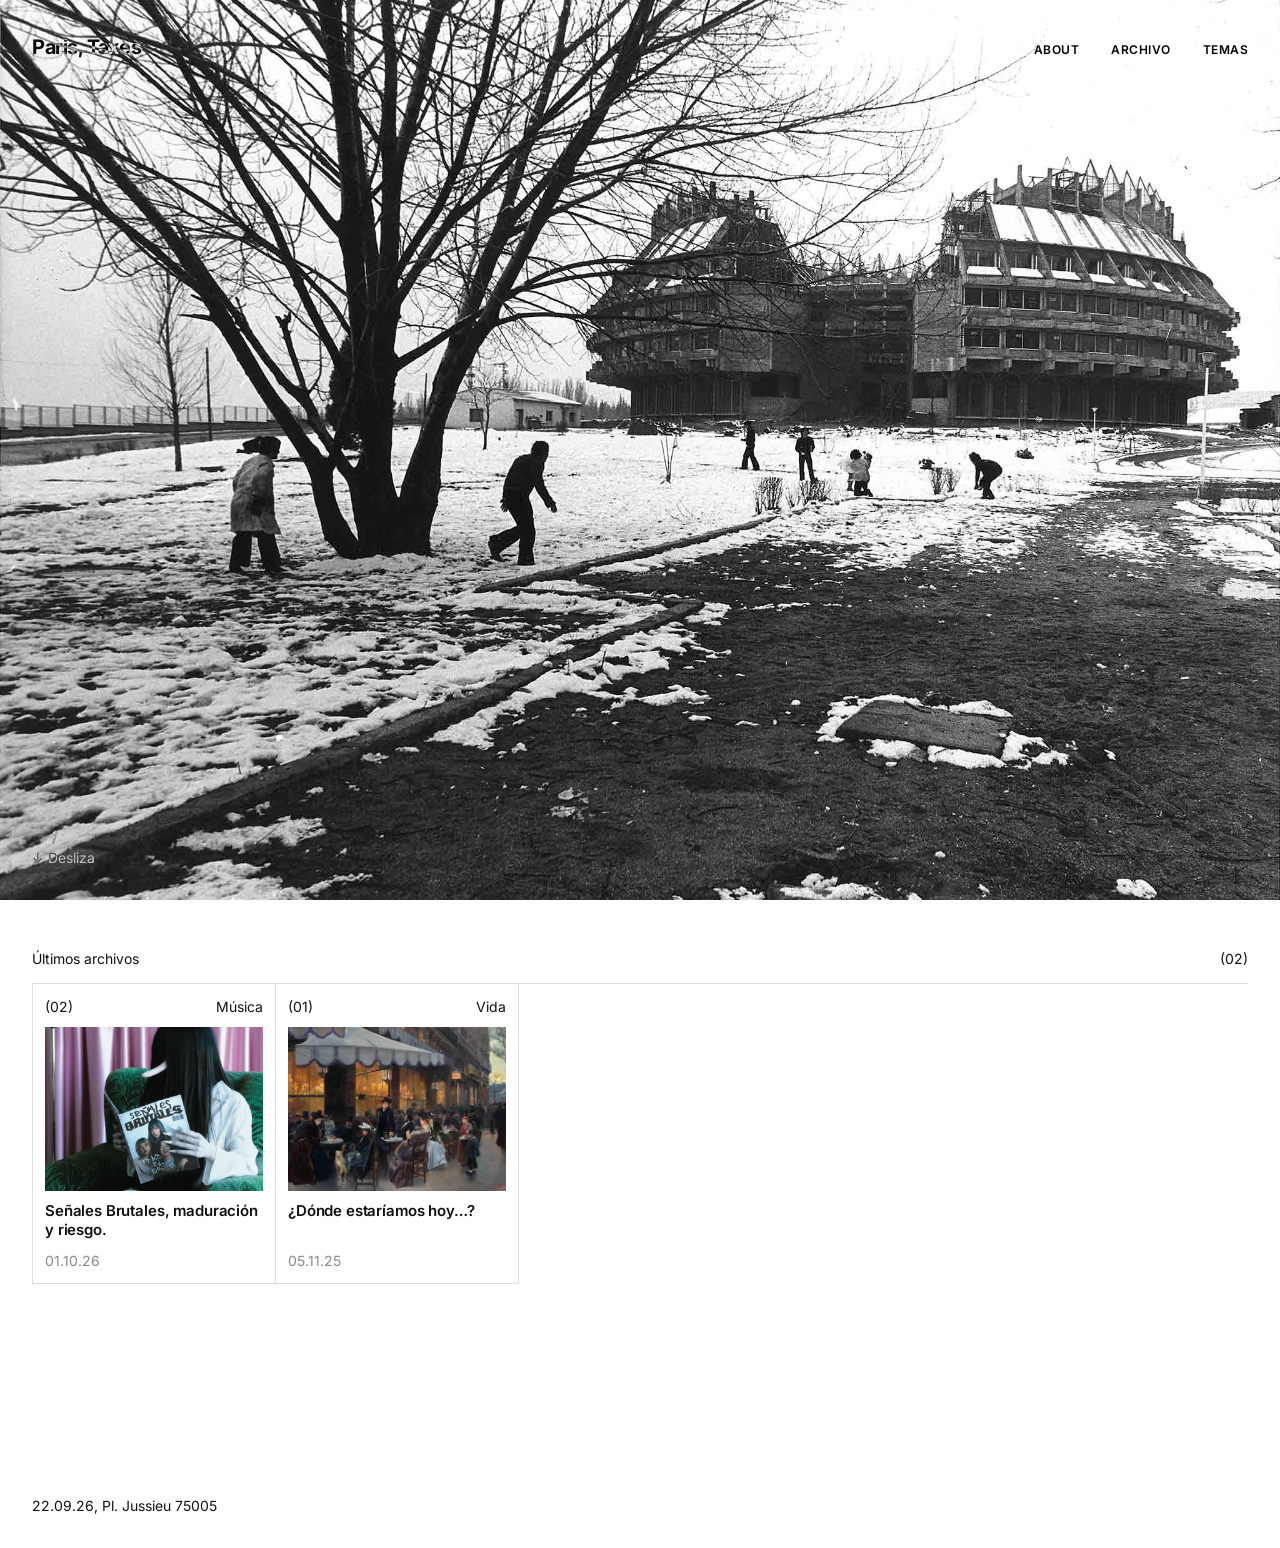
==== index.html @ 2ae49ed2 "Nueva web" ====
<!doctype html>
<html lang="es">
<head>
  <meta charset="utf-8">
  <meta name="viewport" content="width=device-width, initial-scale=1">
  <title>Paris, Taxes</title>
  <meta name="description" content="Paris, Taxes">
  <link rel="icon" href="favicon.jpg">
  
  <link rel="preconnect" href="https://fonts.googleapis.com">
  <link rel="preconnect" href="https://fonts.gstatic.com" crossorigin>
  <link rel="stylesheet" href="https://fonts.googleapis.com/css2?family=Inter:ital,wght@0,400;0,600;0,700;1,400&display=swap">
  <link rel="stylesheet" href="estilo.css">
  <script>document.documentElement.classList.add("js");</script>
</head>
<body>

  <header class="site-header">
    <a class="site-title" href="index.html">Paris, Taxes</a>
    <nav class="site-nav">
      <a href="about/index.html">About</a>
      <a href="archivo/index.html">Archivo</a>
      <a href="temas/index.html">Temas</a>
    </nav>
  </header>

  <!-- Vídeo en bucle: sustituye video.mp4 por el tuyo -->
  <section class="hero">
    <video autoplay muted loop playsinline preload="auto" poster="post1.jpg">
      <source src="video.mp4" type="video/mp4">
    </video>
    <div class="hero-cue meta"><span>↓</span> Desliza</div>
  </section>

  <main>
    <div class="section-head meta reveal">
      <span>Últimos archivos</span>
      <span>(02)</span>
    </div>

    <div class="grid">
      <a class="cell reveal" href="artics/senales-brutales/index.html">
        <div class="cell-meta meta"><span>(02)</span><span>Música</span></div>
        <figure><img src="artics/senales-brutales/post.jpeg" alt="" loading="lazy" style="view-transition-name: img-senales-brutales"></figure>
        <h2><span>Señales Brutales, maduración y riesgo.</span></h2>
        <div class="meta muted">01.10.26</div>
      </a>

      <a class="cell reveal" href="artics/donde-estariamos-hoy/index.html">
        <div class="cell-meta meta"><span>(01)</span><span>Vida</span></div>
        <figure><img src="artics/donde-estariamos-hoy/post.jpg" alt="" loading="lazy" style="view-transition-name: img-donde-estariamos-hoy"></figure>
        <h2><span>¿Dónde estaríamos hoy…?</span></h2>
        <div class="meta muted">05.11.25</div>
      </a>
    </div>
  </main>

  <footer class="site-footer meta">
    <span>22.09.26, Pl. Jussieu 75005</span>
  </footer>

  <script>
    // Aparición suave al hacer scroll
    var io = new IntersectionObserver(function (entries) {
      entries.forEach(function (e) {
        if (e.isIntersecting) { e.target.classList.add("in"); io.unobserve(e.target); }
      });
    }, { threshold: 0.12 });
    document.querySelectorAll(".reveal").forEach(function (el) { io.observe(el); });

    // Si el usuario pide menos movimiento, el vídeo se queda en el póster
    if (window.matchMedia("(prefers-reduced-motion: reduce)").matches) {
      var v = document.querySelector(".hero video");
      if (v) { v.pause(); v.removeAttribute("autoplay"); }
    }
  </script>
</body>
</html>
---- estilo.css ----
/* Paris, Taxes — estilo compartido */

:root {
  --paper: #fff;
  --ink: #111;
  --muted: #8a8a8a;
  --line: #dcdcdc;
  --sans: "Inter", system-ui, -apple-system, "Segoe UI", Helvetica, Arial, sans-serif;
  --pad: clamp(16px, 2.5vw, 32px);
}

/* Transición animada entre páginas (navegadores que la soportan) */
@view-transition {
  navigation: auto;
}

*,
*::before,
*::after {
  box-sizing: border-box;
}

html {
  scroll-behavior: smooth;
}

body {
  margin: 0;
  background: var(--paper);
  color: var(--ink);
  font-family: var(--sans);
  font-size: 16px;
  line-height: 1.5;
  -webkit-font-smoothing: antialiased;
}

a {
  color: inherit;
  text-decoration: none;
}

/* Evita que reglas antiguas (p. ej. del tema de WordPress) cambien la fuente */
h1,
h2,
h3,
h4,
h5,
h6,
p,
span,
div,
footer,
button,
input {
  font-family: var(--sans);
}

/* Texto pequeño de metadatos: fechas, categorías, números */
.meta {
  font-size: 14px;
  font-weight: 400;
  letter-spacing: 0;
  text-transform: none;
}

.muted {
  color: var(--muted);
}

/* ---------- Cabecera ---------- */
/* Texto blanco + mix-blend-mode: difference => se ve bien sobre el vídeo
   y se vuelve oscuro sobre el fondo blanco al hacer scroll. */
.site-header {
  position: fixed;
  inset: 0 0 auto 0;
  z-index: 10;
  display: flex;
  justify-content: space-between;
  align-items: baseline;
  padding: var(--pad);
  color: #fff;
  mix-blend-mode: difference;
  pointer-events: none;
}

.site-header a {
  pointer-events: auto;
}

.site-title {
  font-size: clamp(17px, 1.6vw, 20px);
  font-weight: 700;
  letter-spacing: -0.02em;
}

.site-nav {
  display: flex;
  gap: clamp(14px, 2.5vw, 32px);
  font-size: 12px;
  font-weight: 600;
  letter-spacing: 0.04em;
  text-transform: uppercase;
}

.site-nav a {
  position: relative;
}

.site-nav a::after {
  content: "";
  position: absolute;
  left: 0;
  right: 0;
  bottom: -3px;
  height: 1px;
  background: currentColor;
  transform: scaleX(0);
  transform-origin: left;
  transition: transform 0.4s cubic-bezier(0.2, 0.7, 0.2, 1);
}

.site-nav a:hover::after,
.site-nav a[aria-current="page"]::after {
  transform: scaleX(1);
}

/* ---------- Hero con vídeo ---------- */
.hero {
  position: relative;
  height: 100vh;
  height: 100svh;
  background: #000;
  overflow: hidden;
}

.hero video {
  position: absolute;
  inset: 0;
  width: 100%;
  height: 100%;
  object-fit: cover;
}

.hero-cue {
  position: absolute;
  left: var(--pad);
  bottom: var(--pad);
  color: #fff;
  mix-blend-mode: difference;
}

.hero-cue span {
  display: inline-block;
  animation: bob 2.4s ease-in-out infinite;
}

@keyframes bob {
  0%,
  100% {
    transform: translateY(0);
  }
  50% {
    transform: translateY(4px);
  }
}

/* ---------- Rejilla de celdas ---------- */
.section-head {
  display: flex;
  justify-content: space-between;
  padding: calc(var(--pad) * 1.5) var(--pad) 14px;
}

/* Celdas compactas: varias por fila, imagen pequeña en formato apaisado */
.grid {
  display: grid;
  grid-template-columns: repeat(auto-fill, minmax(min(100%, 230px), 1fr));
  border-top: 1px solid var(--line);
  border-left: 1px solid var(--line);
  margin: 0 var(--pad);
}

.cell {
  display: flex;
  flex-direction: column;
  gap: 10px;
  padding: 12px;
  border-right: 1px solid var(--line);
  border-bottom: 1px solid var(--line);
  transition: background-color 0.3s ease;
}

.cell:hover {
  background: #f6f6f6;
}

.cell-meta {
  display: flex;
  justify-content: space-between;
}

/* La última línea de la celda (la fecha) se pega siempre abajo,
   a la misma distancia de la línea inferior, sea cual sea el título */
.cell > :last-child {
  margin-top: auto;
}

.cell figure {
  margin: 0;
  aspect-ratio: 4 / 3;
  overflow: hidden;
  background: #eee;
}

.cell img {
  width: 100%;
  height: 100%;
  object-fit: cover;
  transition: transform 1.1s cubic-bezier(0.2, 0.7, 0.2, 1);
}

.cell:hover img {
  transform: scale(1.05);
}

.cell h2 {
  margin: 0;
  font-family: var(--sans);
  font-style: normal;
  font-weight: 600;
  font-size: 15px;
  line-height: 1.3;
  letter-spacing: -0.01em;
}

.cell h2 span {
  background: linear-gradient(currentColor, currentColor) 0 100% / 0 1px no-repeat;
  transition: background-size 0.5s cubic-bezier(0.2, 0.7, 0.2, 1);
}

.cell:hover h2 span {
  background-size: 100% 1px;
}

/* ---------- Pie ---------- */
.site-footer {
  margin-top: clamp(80px, 14vw, 180px);
  padding: var(--pad);
}

/* ---------- Aparición al hacer scroll ---------- */
.js .reveal {
  opacity: 0;
  transform: translateY(14px);
  transition: opacity 0.9s ease, transform 0.9s cubic-bezier(0.2, 0.7, 0.2, 1);
}

.js .reveal.in {
  opacity: 1;
  transform: none;
}

/* ---------- Páginas interiores ---------- */
.page-top {
  padding-top: clamp(72px, 9vw, 104px);
}

.cell[hidden] {
  display: none;
}

/* ---------- Temas: fotos unidas por cables ---------- */
.temas {
  position: relative;
  height: 100vh;
  height: 100svh;
  overflow: hidden;
}

.cables {
  position: absolute;
  inset: 0;
  width: 100%;
  height: 100%;
  pointer-events: none;
}

.cables line {
  stroke: #9a9a9a;
  stroke-width: 0.7;
}

/* La posición la pone el JS con transform; left/top se quedan en 0 */
.nodo {
  position: absolute;
  left: 0;
  top: 0;
  width: clamp(96px, var(--w, 16vw), 280px);
  will-change: transform;
}

.nodo:focus-visible {
  outline: 1px solid var(--ink);
  outline-offset: 4px;
}

/* Marcador de posición: un rectángulo gris. Sustitúyelo por <img> cuando
   tengas la foto (ver comentario en temas/index.html). */
.nodo-img {
  position: relative;
  display: block;
  overflow: hidden;
  aspect-ratio: var(--ar, 4 / 3);
  background: var(--tono, #d6d6d6);
  transition: transform 0.6s cubic-bezier(0.2, 0.7, 0.2, 1);
}

.nodo-img img {
  display: block;
  width: 100%;
  height: 100%;
  object-fit: cover;
  filter: grayscale(1) contrast(1.05);
  transition: filter 0.6s ease;
}

/* Textura de líneas finas, como en la referencia */
.nodo-img::after {
  content: "";
  position: absolute;
  inset: 0;
  background: repeating-linear-gradient(
    0deg,
    rgba(255, 255, 255, 0.28) 0 1px,
    transparent 1px 3px
  );
  pointer-events: none;
}

.nodo-label {
  position: absolute;
  left: 0;
  top: 100%;
  margin-top: 8px;
  font-size: 14px;
  white-space: nowrap;
  opacity: 0;
  transform: translateY(-4px);
  transition: opacity 0.3s ease, transform 0.3s ease;
}

.nodo:hover .nodo-img,
.nodo:focus-visible .nodo-img,
.nodo.activo .nodo-img {
  transform: scale(1.04);
}

.nodo:hover img,
.nodo:focus-visible img,
.nodo.activo img {
  filter: none;
}

.nodo:hover .nodo-label,
.nodo:focus-visible .nodo-label,
.nodo.activo .nodo-label {
  opacity: 1;
  transform: none;
}

.temas-pie {
  position: absolute;
  left: var(--pad);
  bottom: var(--pad);
}

/* ---------- About: cintas de fotos ---------- */
.cintas {
  display: flex;
  flex-direction: column;
  gap: clamp(10px, 1.6vw, 20px);
  overflow: hidden;
}

.cinta {
  --alto: clamp(120px, 21vh, 230px);
  overflow: hidden;
}

.cinta-pista {
  display: flex;
  gap: clamp(10px, 1.6vw, 20px);
  width: max-content;
  animation: cinta var(--dur, 60s) linear infinite;
  will-change: transform;
}

/* La de abajo va a otra velocidad (se ajusta con --dur en el HTML) */
.cinta:hover .cinta-pista {
  animation-play-state: paused;
}

@keyframes cinta {
  from {
    transform: translateX(0);
  }
  to {
    transform: translateX(calc(var(--shift, 1000px) * -1));
  }
}

.foto {
  position: relative;
  flex: none;
  height: var(--alto);
  aspect-ratio: var(--ar, 4 / 3);
  overflow: hidden;
  background: var(--tono, #d6d6d6);
}

.foto img {
  display: block;
  width: 100%;
  height: 100%;
  object-fit: cover;
  filter: grayscale(1) contrast(1.05);
}

.foto::after {
  content: "";
  position: absolute;
  inset: 0;
  background: repeating-linear-gradient(
    0deg,
    rgba(255, 255, 255, 0.28) 0 1px,
    transparent 1px 3px
  );
  pointer-events: none;
}

/* ---------- About: texto ---------- */
.about-texto {
  max-width: 640px;
  margin: clamp(48px, 8vw, 96px) var(--pad) 0;
  font-size: 17px;
  line-height: 1.65;
}

.about-texto p {
  margin: 0 0 1.2em;
}

.about-texto .meta {
  display: block;
  margin-bottom: 20px;
}

/* ---------- Entrada (artículo) ---------- */
.entrada {
  width: calc(100% - var(--pad) * 2);
  max-width: 640px;
  margin: 0 auto;
  padding-top: clamp(24px, 4vw, 56px);
}

.entrada-meta {
  display: flex;
  gap: 16px;
  margin-bottom: 20px;
}

.entrada h1 {
  margin: 0 0 clamp(24px, 4vw, 40px);
  font-size: clamp(26px, 3.4vw, 36px);
  font-weight: 600;
  line-height: 1.15;
  letter-spacing: -0.02em;
}

.entrada figure {
  margin: 0 0 clamp(24px, 4vw, 40px);
  overflow: hidden;
  background: #eee;
}

.entrada figure img {
  display: block;
  width: 100%;
  max-height: 60vh;
  object-fit: cover;
}

.entrada figcaption {
  padding-top: 8px;
}

.entrada-texto {
  font-size: 17px;
  line-height: 1.7;
}

.entrada-texto p {
  margin: 0 0 1.3em;
}

.entrada-texto a {
  text-decoration: underline;
  text-underline-offset: 3px;
}

.entrada-texto h2 {
  margin: 2em 0 0.6em;
  font-size: 17px;
  font-weight: 600;
}

.entrada-texto blockquote {
  margin: 1.6em 0;
  padding-left: 16px;
  border-left: 1px solid var(--ink);
}

.entrada-texto img {
  display: block;
  max-width: 100%;
  margin: 1.6em 0;
}

.entrada-volver {
  display: inline-block;
  margin-top: clamp(32px, 5vw, 64px);
}

/* ---------- About: shuffle ---------- */
.shuffle-btn {
  margin-top: 8px;
  padding: 8px 14px;
  font: inherit;
  font-size: 14px;
  color: var(--ink);
  background: none;
  border: 1px solid var(--ink);
  cursor: pointer;
  transition: background-color 0.2s ease, color 0.2s ease;
}

.shuffle-btn:hover,
.shuffle-btn:focus-visible {
  background: var(--ink);
  color: #fff;
}

.shuffle-nota {
  display: inline-block;
  margin-left: 12px;
}

/* Aviso de fotosensibilidad */
.shuffle-aviso {
  position: fixed;
  inset: 0;
  z-index: 100;
  display: grid;
  place-items: center;
  padding: var(--pad);
  background: #fff;
}

.shuffle-aviso-caja {
  max-width: 440px;
}

.shuffle-aviso-signo {
  margin-bottom: 20px;
  font-size: clamp(56px, 12vw, 96px);
  font-weight: 700;
  line-height: 1;
  letter-spacing: -0.04em;
}

.shuffle-aviso-titulo {
  margin: 0 0 10px;
  font-size: 17px;
  font-weight: 600;
}

.shuffle-aviso-texto {
  margin: 0 0 28px;
  font-size: 15px;
  line-height: 1.6;
}

.shuffle-aviso-botones {
  display: flex;
  gap: 12px;
}

.shuffle-aviso-botones button {
  padding: 8px 14px;
  font: inherit;
  font-size: 14px;
  color: var(--ink);
  background: none;
  border: 1px solid var(--ink);
  cursor: pointer;
  transition: background-color 0.2s ease, color 0.2s ease;
}

.shuffle-aviso-botones button:hover,
.shuffle-aviso-botones button:focus-visible {
  background: var(--ink);
  color: #fff;
}

.shuffle {
  position: fixed;
  inset: 0;
  z-index: 100;
  overflow: hidden;
  background: #fff;
}

.shuffle.verde {
  background: #8ace00; /* verde brat */
}

.shuffle .foto {
  position: absolute;
  height: auto;
}

.shuffle-cerrar {
  position: fixed;
  left: var(--pad);
  bottom: var(--pad);
  z-index: 101;
  padding: 8px 14px;
  font: inherit;
  font-size: 14px;
  color: #fff;
  background: var(--ink);
  border: 0;
  cursor: pointer;
}

/* ---------- Accesibilidad ---------- */
@media (prefers-reduced-motion: reduce) {
  html {
    scroll-behavior: auto;
  }
  *,
  *::before,
  *::after {
    animation: none !important;
    transition: none !important;
  }
  .js .reveal {
    opacity: 1;
    transform: none;
  }
}
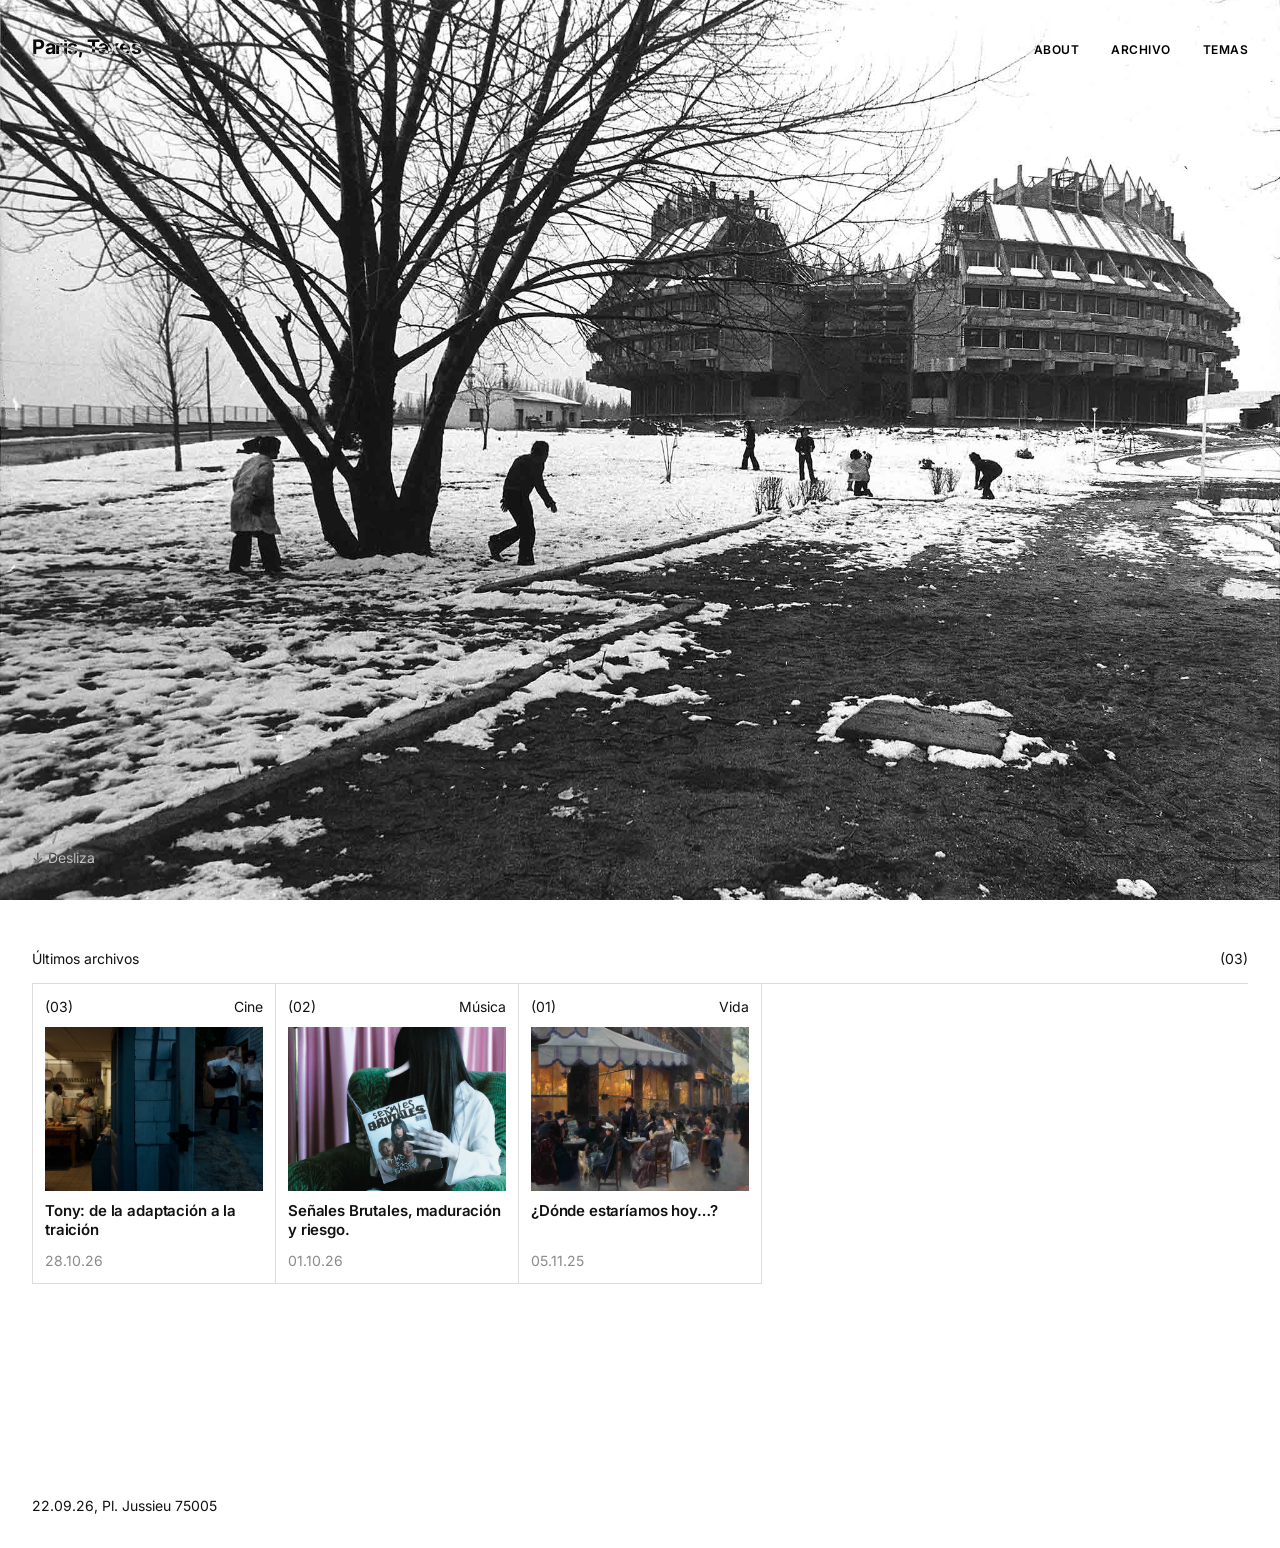
==== commit a54990de: "nUEVO artic" ====
--- a/index.html
+++ b/index.html
@@ -24,7 +24,7 @@
     </nav>
   </header>
 
-  <!-- Vídeo en bucle: sustituye video.mp4 por el tuyo -->
+
   <section class="hero">
     <video autoplay muted loop playsinline preload="auto" poster="post1.jpg">
       <source src="video.mp4" type="video/mp4">
@@ -35,10 +35,17 @@
   <main>
     <div class="section-head meta reveal">
       <span>Últimos archivos</span>
-      <span>(02)</span>
+      <span>(03)</span>
     </div>
+	
+	<div class="grid">
+      <a class="cell reveal" href="artics/tony/index.html">
+        <div class="cell-meta meta"><span>(03)</span><span>Cine</span></div>
+        <figure><img src="artics/tony/post.jpeg" alt="" loading="lazy" style="view-transition-name: img-tony-2026"></figure>
+        <h2><span>Tony: de la adaptación a la traición</span></h2>
+        <div class="meta muted">28.10.26</div>
+      </a>
 
-    <div class="grid">
       <a class="cell reveal" href="artics/senales-brutales/index.html">
         <div class="cell-meta meta"><span>(02)</span><span>Música</span></div>
         <figure><img src="artics/senales-brutales/post.jpeg" alt="" loading="lazy" style="view-transition-name: img-senales-brutales"></figure>
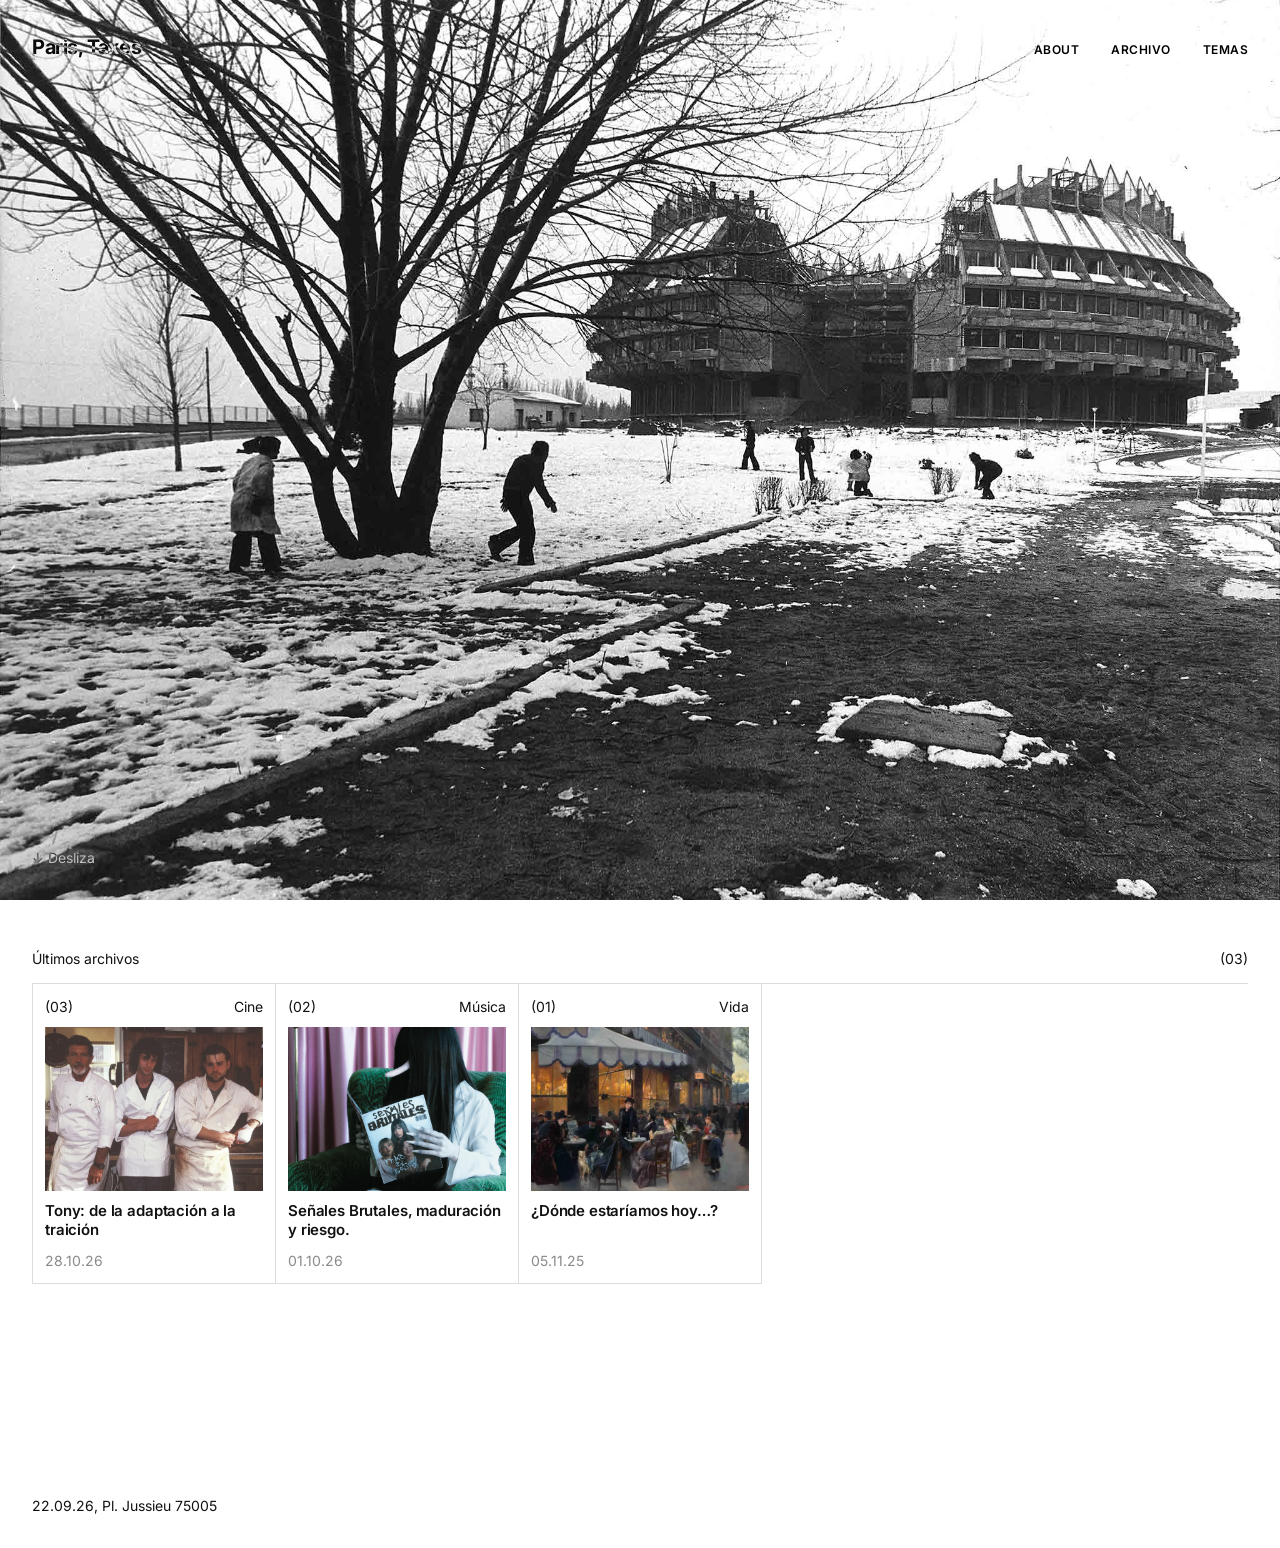
==== commit 9a663565: "novedades y cambios" ====
--- a/index.html
+++ b/index.html
@@ -41,7 +41,7 @@
 	<div class="grid">
       <a class="cell reveal" href="artics/tony/index.html">
         <div class="cell-meta meta"><span>(03)</span><span>Cine</span></div>
-        <figure><img src="artics/tony/post.jpeg" alt="" loading="lazy" style="view-transition-name: img-tony-2026"></figure>
+        <figure><img src="artics/tony/post.jpg" alt="" loading="lazy" style="view-transition-name: img-tony-2026"></figure>
         <h2><span>Tony: de la adaptación a la traición</span></h2>
         <div class="meta muted">28.10.26</div>
       </a>
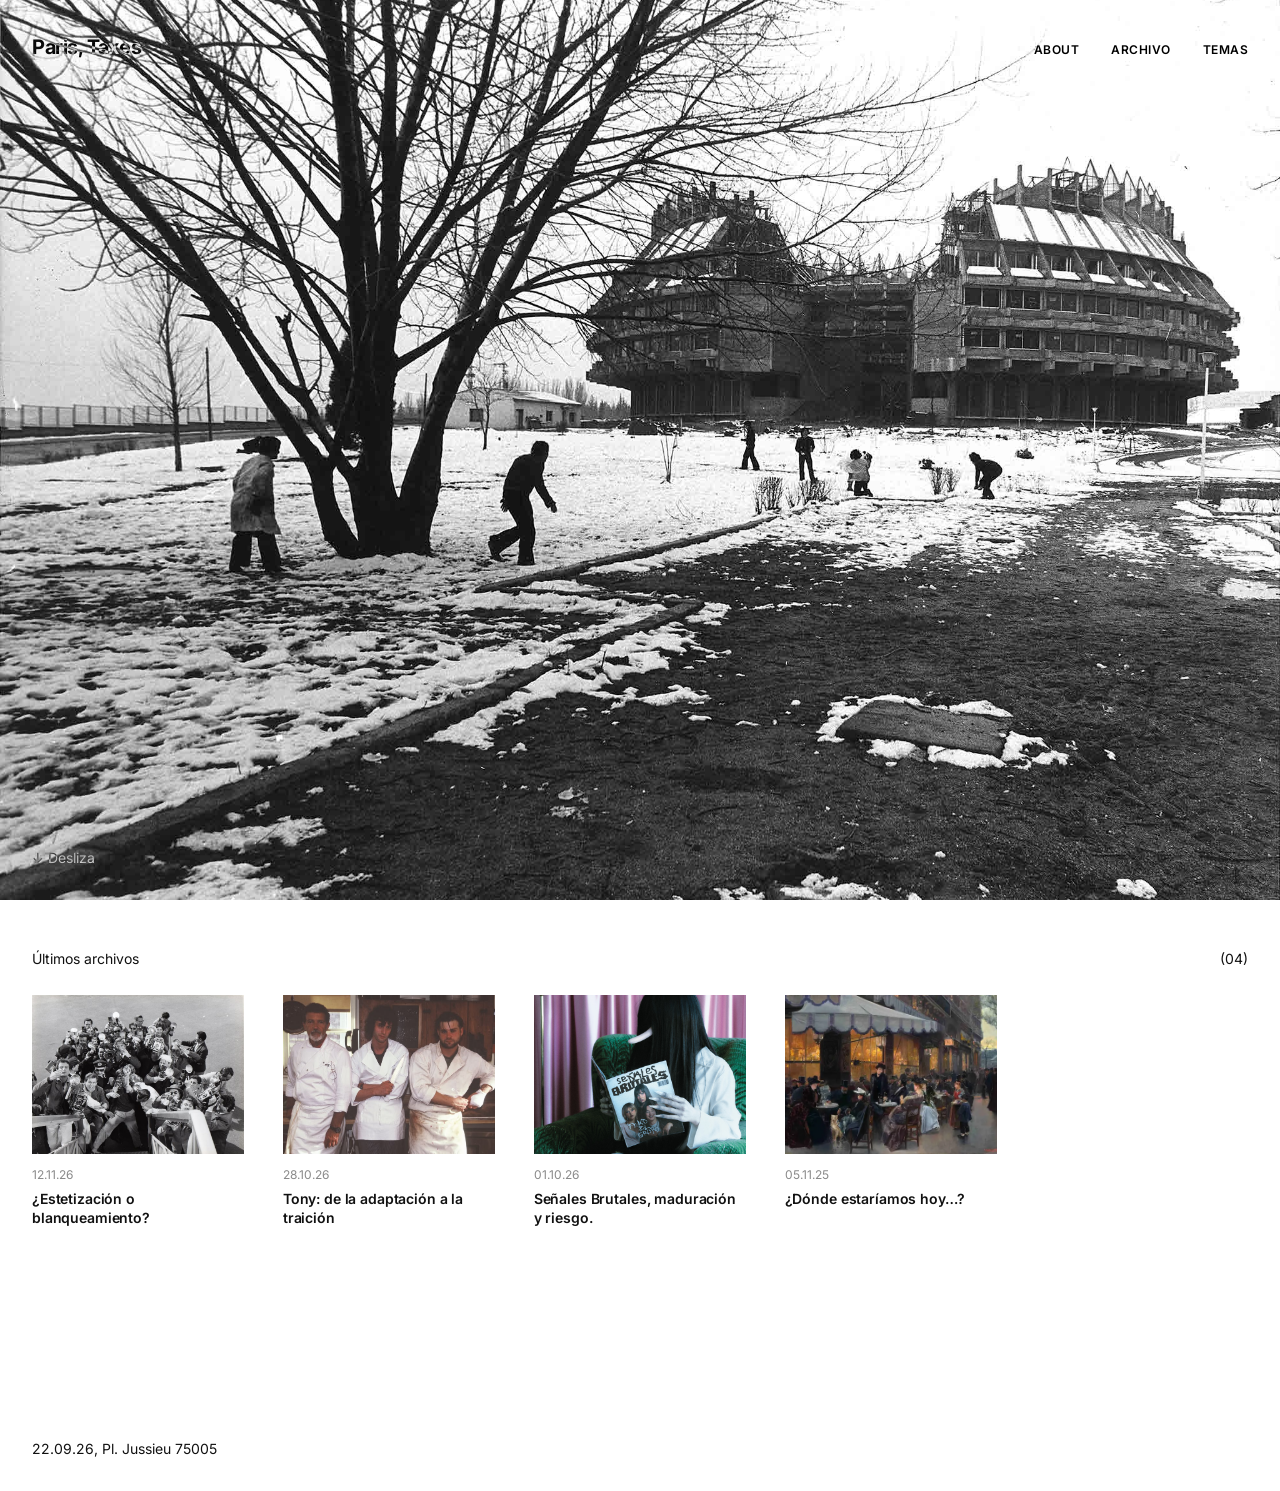
==== commit 9afadaac: "nuevo articulo" ====
--- a/index.html
+++ b/index.html
@@ -35,10 +35,19 @@
   <main>
     <div class="section-head meta reveal">
       <span>Últimos archivos</span>
-      <span>(03)</span>
+      <span>(04)</span>
     </div>
 	
 	<div class="grid">
+	
+	
+	<a class="cell reveal" href="artics/12.11/index.html">
+        <div class="cell-meta meta"><span>(04)</span><span>Cine</span></div>
+        <figure><img src="artics/12.11/post.jpg" alt="" loading="lazy" style="view-transition-name: img-LDV-1960"></figure>
+        <h2><span>¿Estetización o blanqueamiento?</span></h2>
+        <div class="meta muted">12.11.26</div>
+      </a>
+	  
       <a class="cell reveal" href="artics/tony/index.html">
         <div class="cell-meta meta"><span>(03)</span><span>Cine</span></div>
         <figure><img src="artics/tony/post.jpg" alt="" loading="lazy" style="view-transition-name: img-tony-2026"></figure>
--- a/estilo.css
+++ b/estilo.css
@@ -171,56 +171,53 @@
   padding: calc(var(--pad) * 1.5) var(--pad) 14px;
 }
 
-/* Celdas compactas: varias por fila, imagen pequeña en formato apaisado */
+/* Rejilla libre: sin líneas ni cajas, todas las fotos del mismo tamaño. */
 .grid {
+  --ar-foto: 4 / 3; /* proporción de todas las fotos */
   display: grid;
-  grid-template-columns: repeat(auto-fill, minmax(min(100%, 230px), 1fr));
-  border-top: 1px solid var(--line);
-  border-left: 1px solid var(--line);
+  grid-template-columns: repeat(auto-fill, minmax(min(100%, 190px), 1fr));
+  column-gap: clamp(20px, 3vw, 48px);
+  row-gap: clamp(48px, 6vw, 88px);
   margin: 0 var(--pad);
+  padding-top: 12px;
 }
 
 .cell {
   display: flex;
   flex-direction: column;
-  gap: 10px;
-  padding: 12px;
-  border-right: 1px solid var(--line);
-  border-bottom: 1px solid var(--line);
-  transition: background-color 0.3s ease;
-}
-
-.cell:hover {
-  background: #f6f6f6;
-}
+  gap: 6px;
+}
+
+/* Orden visual: imagen arriba; luego título y fecha.
+   El número y el tema de cada celda (.cell-meta) no se muestran en la rejilla:
+   el tema se ve al entrar en la entrada y sigue sirviendo para filtrar (data-temas). */
+.cell figure { order: 1; }
+.cell > .muted { order: 2; font-size: 12px; }  /* fecha, pequeña, entre la foto y el título */
+.cell h2     { order: 3; }
 
 .cell-meta {
-  display: flex;
-  justify-content: space-between;
-}
-
-/* La última línea de la celda (la fecha) se pega siempre abajo,
-   a la misma distancia de la línea inferior, sea cual sea el título */
-.cell > :last-child {
-  margin-top: auto;
-}
-
+  display: none;
+}
+
+/* Todas las fotos del mismo tamaño: caja fija que recorta la imagen por el centro.
+   Cambia la proporción con --ar-foto en .grid (4 / 3 apaisada, 1 / 1 cuadrada, 4 / 5 vertical). */
 .cell figure {
-  margin: 0;
-  aspect-ratio: 4 / 3;
-  overflow: hidden;
+  aspect-ratio: var(--ar-foto, 4 / 3);
+  overflow: hidden;
+  margin: 0 0 6px;
   background: #eee;
 }
 
 .cell img {
+  display: block;
   width: 100%;
   height: 100%;
   object-fit: cover;
-  transition: transform 1.1s cubic-bezier(0.2, 0.7, 0.2, 1);
+  transition: opacity 0.4s ease;
 }
 
 .cell:hover img {
-  transform: scale(1.05);
+  opacity: 0.82;
 }
 
 .cell h2 {
@@ -228,7 +225,7 @@
   font-family: var(--sans);
   font-style: normal;
   font-weight: 600;
-  font-size: 15px;
+  font-size: 14px;
   line-height: 1.3;
   letter-spacing: -0.01em;
 }
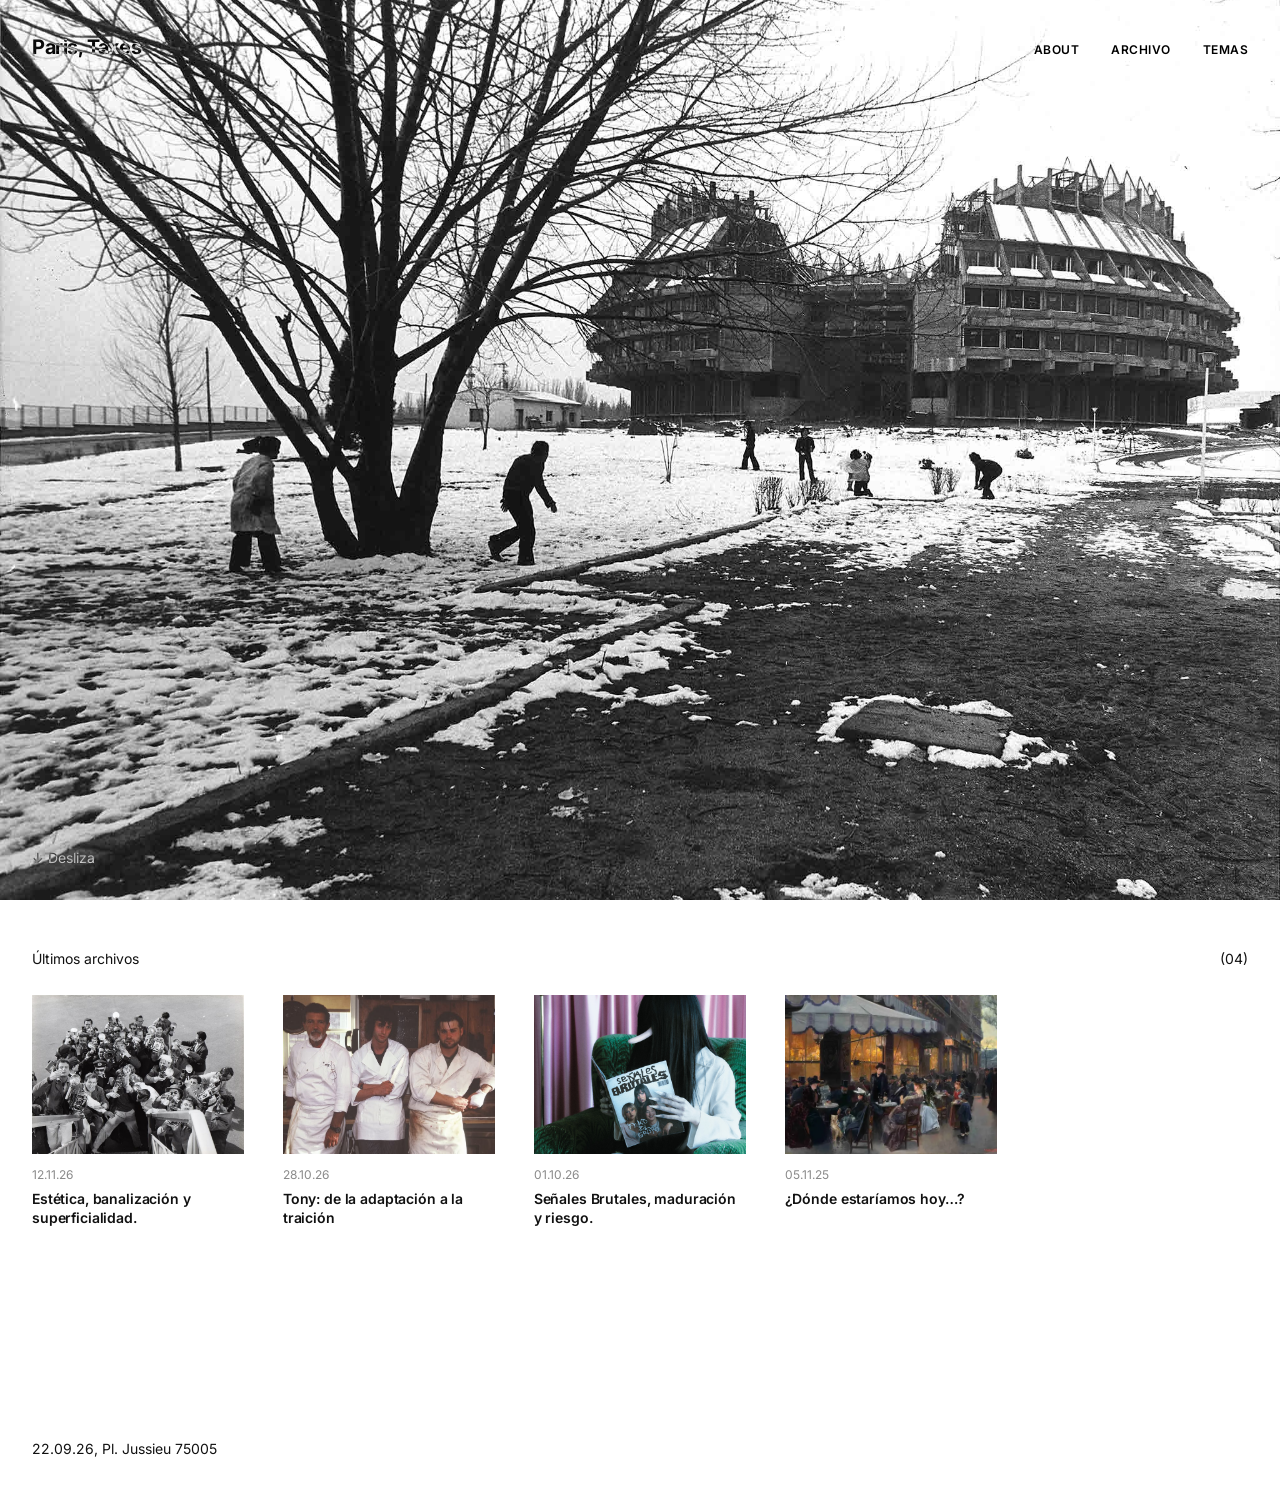
==== commit e0366c3d: "cambio titulo" ====
--- a/index.html
+++ b/index.html
@@ -41,10 +41,10 @@
 	<div class="grid">
 	
 	
-	<a class="cell reveal" href="artics/12.11/index.html">
+	<a class="cell reveal" href="artics/estetica/index.html">
         <div class="cell-meta meta"><span>(04)</span><span>Cine</span></div>
-        <figure><img src="artics/12.11/post.jpg" alt="" loading="lazy" style="view-transition-name: img-LDV-1960"></figure>
-        <h2><span>¿Estetización o blanqueamiento?</span></h2>
+        <figure><img src="artics/estetica/post.jpg" alt="" loading="lazy" style="view-transition-name: img-LDV-1960"></figure>
+        <h2><span>Estética, banalización y superficialidad.</span></h2>
         <div class="meta muted">12.11.26</div>
       </a>
 	  
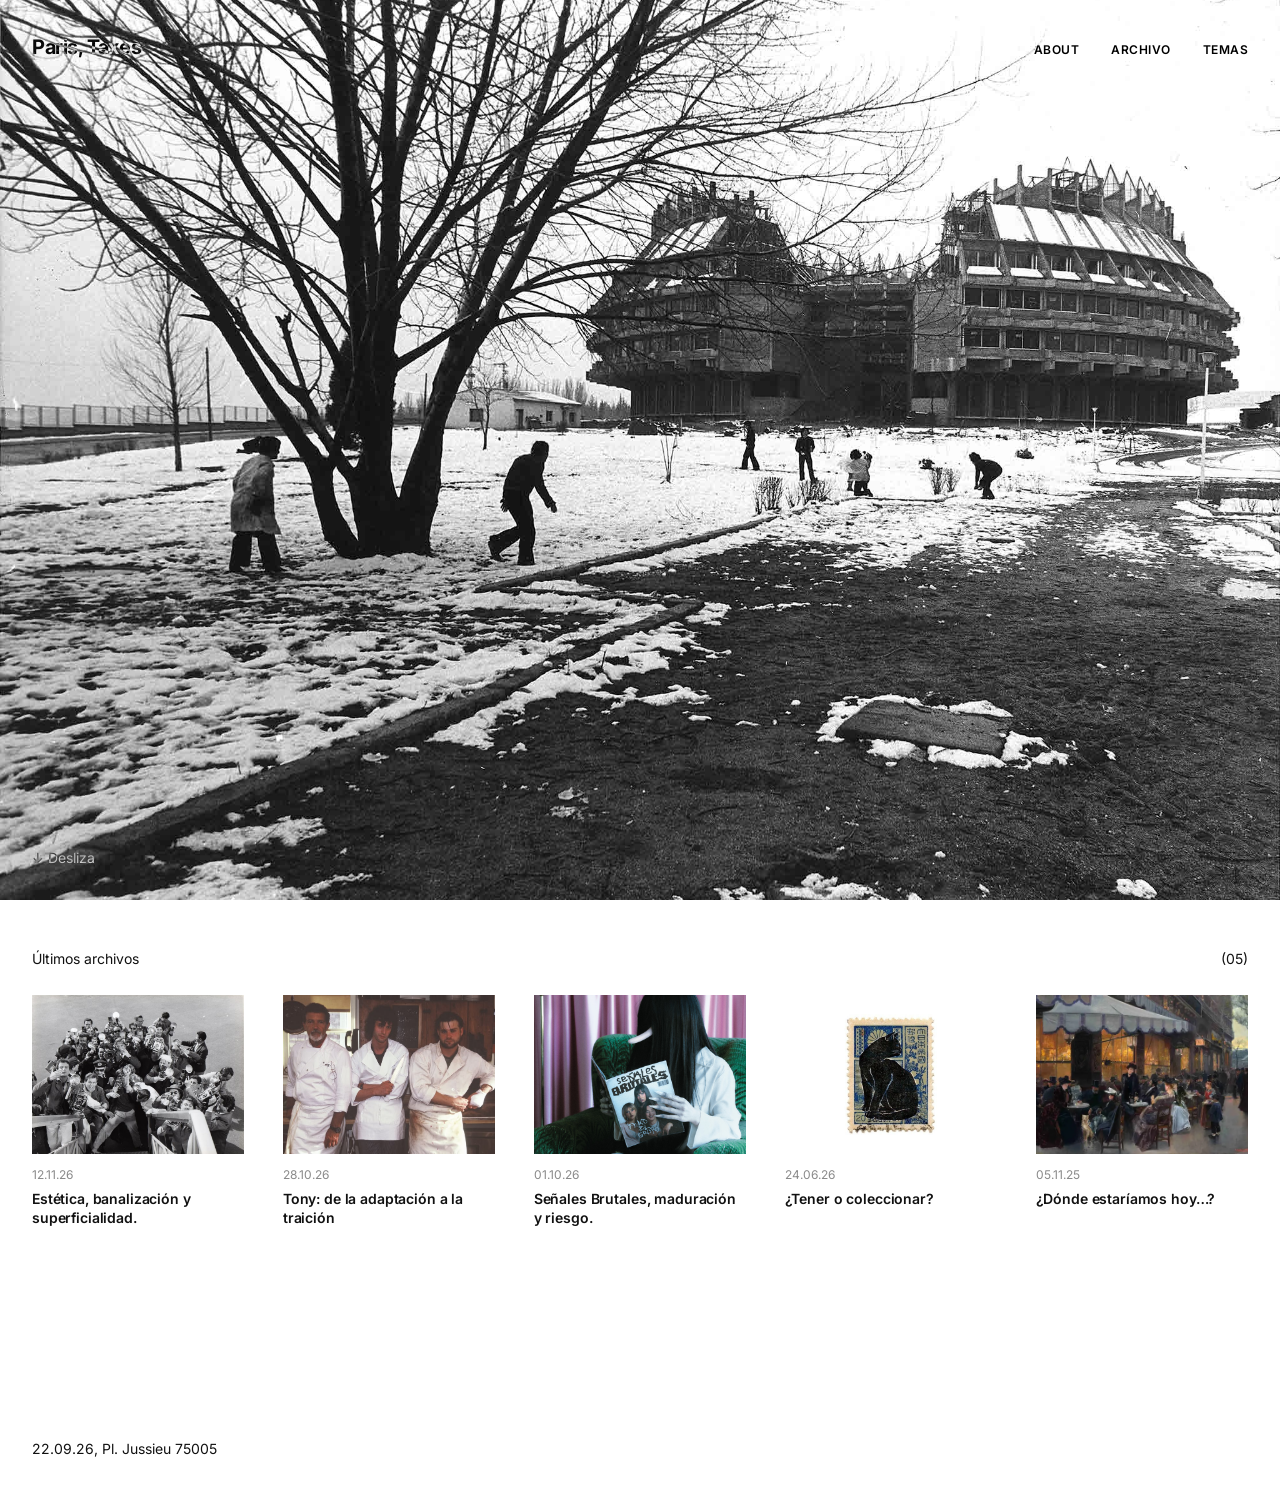
==== commit 9f8fe115: "novedades y nuevo articulo" ====
--- a/index.html
+++ b/index.html
@@ -35,31 +35,38 @@
   <main>
     <div class="section-head meta reveal">
       <span>Últimos archivos</span>
-      <span>(04)</span>
+      <span>(05)</span>
     </div>
 	
 	<div class="grid">
 	
 	
 	<a class="cell reveal" href="artics/estetica/index.html">
-        <div class="cell-meta meta"><span>(04)</span><span>Cine</span></div>
+        <div class="cell-meta meta"><span>(05)</span><span>Cine</span></div>
         <figure><img src="artics/estetica/post.jpg" alt="" loading="lazy" style="view-transition-name: img-LDV-1960"></figure>
         <h2><span>Estética, banalización y superficialidad.</span></h2>
         <div class="meta muted">12.11.26</div>
       </a>
 	  
       <a class="cell reveal" href="artics/tony/index.html">
-        <div class="cell-meta meta"><span>(03)</span><span>Cine</span></div>
+        <div class="cell-meta meta"><span>(04)</span><span>Cine</span></div>
         <figure><img src="artics/tony/post.jpg" alt="" loading="lazy" style="view-transition-name: img-tony-2026"></figure>
         <h2><span>Tony: de la adaptación a la traición</span></h2>
         <div class="meta muted">28.10.26</div>
       </a>
 
       <a class="cell reveal" href="artics/senales-brutales/index.html">
-        <div class="cell-meta meta"><span>(02)</span><span>Música</span></div>
+        <div class="cell-meta meta"><span>(03)</span><span>Música</span></div>
         <figure><img src="artics/senales-brutales/post.jpeg" alt="" loading="lazy" style="view-transition-name: img-senales-brutales"></figure>
         <h2><span>Señales Brutales, maduración y riesgo.</span></h2>
         <div class="meta muted">01.10.26</div>
+      </a>
+	  
+	   <a class="cell reveal" href="artics/coleccion/index.html">
+        <div class="cell-meta meta"><span>(02)</span><span>Vida</span></div>
+        <figure><img src="artics/coleccion/post.jpg" alt="" loading="lazy" style="view-transition-name: img-sello"></figure>
+        <h2><span>¿Tener o coleccionar?</span></h2>
+        <div class="meta muted">24.06.26</div>
       </a>
 
       <a class="cell reveal" href="artics/donde-estariamos-hoy/index.html">
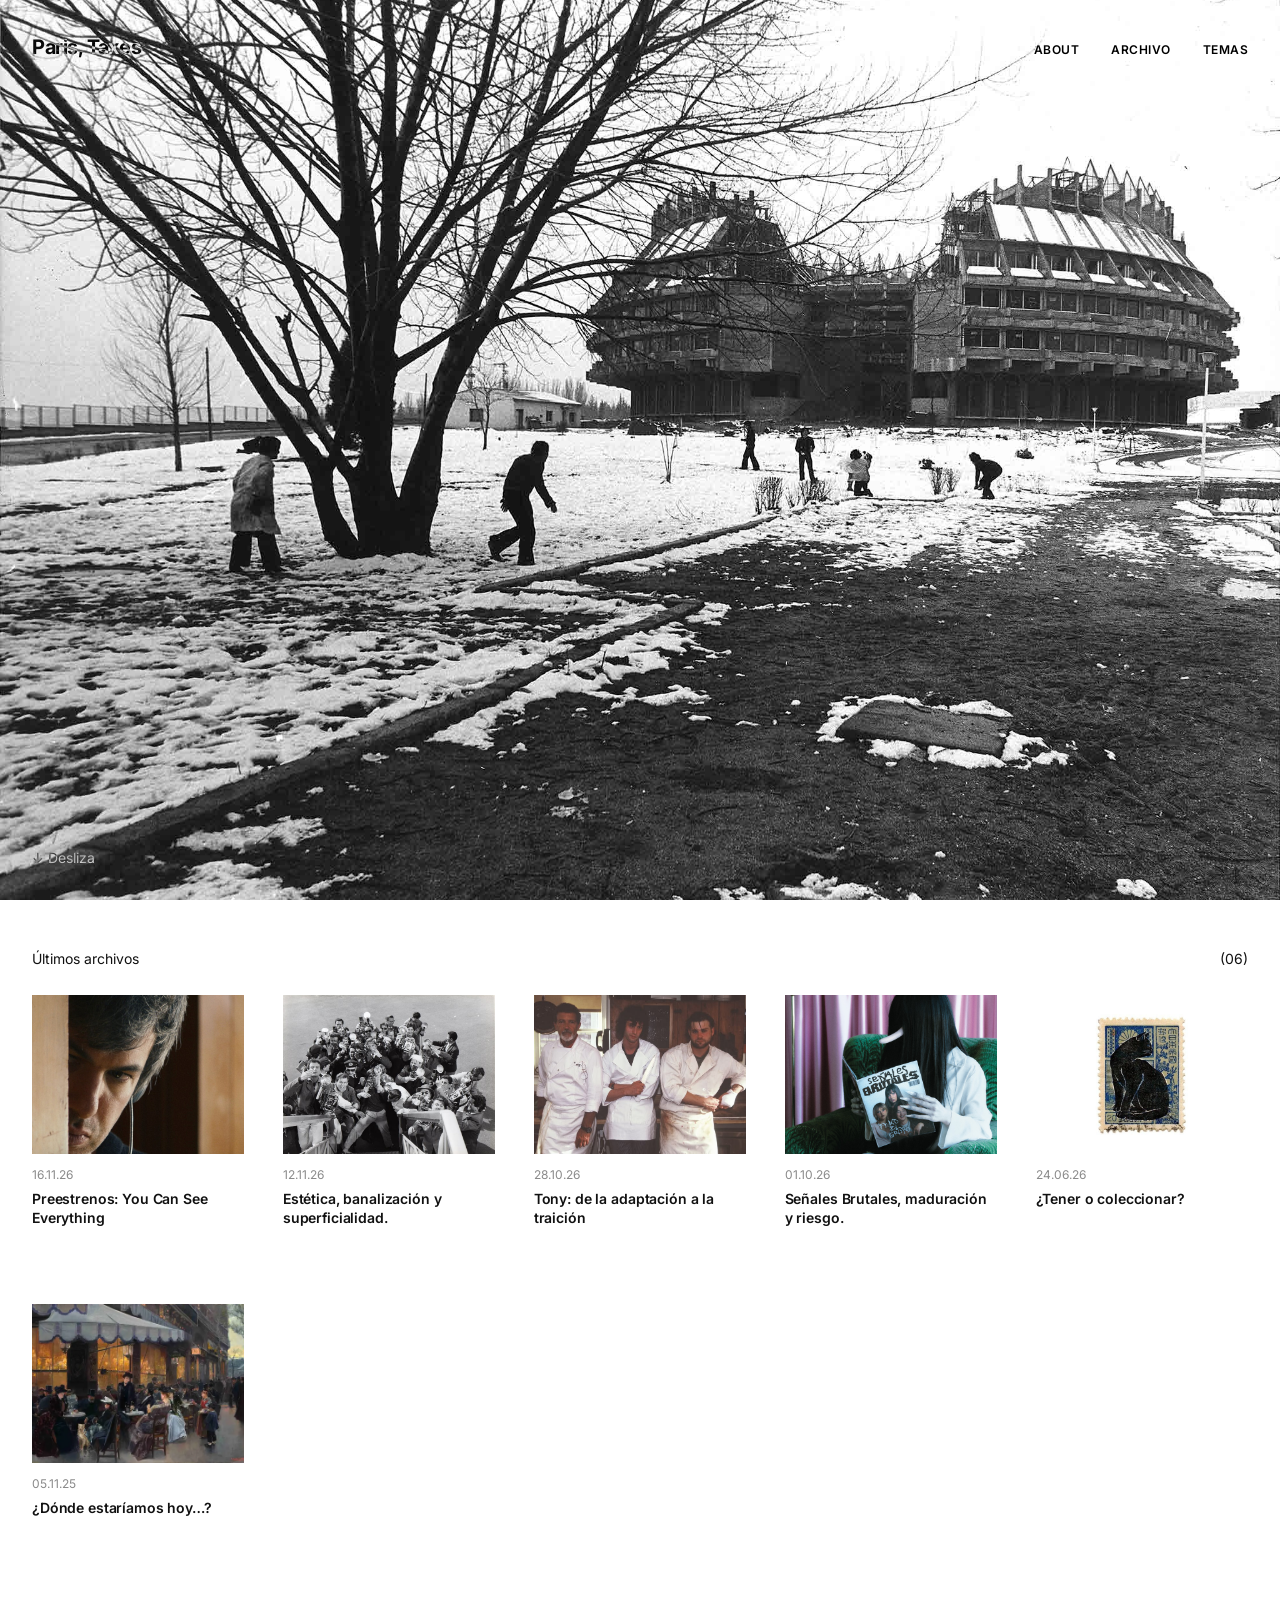
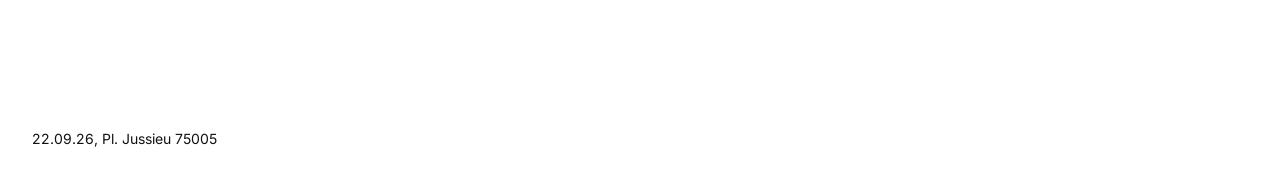
==== commit 2be921ef: "nuevo" ====
--- a/index.html
+++ b/index.html
@@ -35,11 +35,18 @@
   <main>
     <div class="section-head meta reveal">
       <span>Últimos archivos</span>
-      <span>(05)</span>
+      <span>(06)</span>
     </div>
 	
 	<div class="grid">
 	
+	
+	<a class="cell reveal" href="artics/estrenos/index.html">
+        <div class="cell-meta meta"><span>(06)</span><span>Cine</span></div>
+        <figure><img src="artics/estrenos/post.jpg" alt="" loading="lazy" style="view-transition-name: img-LDV-1960"></figure>
+        <h2><span>Preestrenos: You Can See Everything</span></h2>
+        <div class="meta muted">16.11.26</div>
+      </a>
 	
 	<a class="cell reveal" href="artics/estetica/index.html">
         <div class="cell-meta meta"><span>(05)</span><span>Cine</span></div>
--- a/estilo.css
+++ b/estilo.css
@@ -638,6 +638,128 @@
   background: var(--ink);
   border: 0;
   cursor: pointer;
+}
+
+/* ---------- Estrenos: comunidades, tarjetas de cine y botón de compra ---------- */
+.indice {
+  display: flex;
+  flex-wrap: wrap;
+  gap: 6px 20px;
+  margin: 0 0 clamp(28px, 4vw, 44px);
+  padding: 0;
+  list-style: none;
+}
+
+.entrada-texto .indice a {
+  text-decoration: none;
+  background: linear-gradient(currentColor, currentColor) 0 100% / 0 1px no-repeat;
+  transition: background-size 0.5s cubic-bezier(0.2, 0.7, 0.2, 1);
+}
+
+.entrada-texto .indice a:hover {
+  background-size: 100% 1px;
+}
+
+.region {
+  border-top: 1px solid var(--line);
+}
+
+.region:last-child {
+  border-bottom: 1px solid var(--line);
+}
+
+.region summary {
+  display: flex;
+  justify-content: space-between;
+  align-items: baseline;
+  gap: 16px;
+  padding: 20px 0;
+  cursor: pointer;
+  list-style: none;
+}
+
+.region summary::-webkit-details-marker {
+  display: none;
+}
+
+.region-nombre {
+  margin: 0;
+  font-size: clamp(20px, 2.4vw, 24px);
+  font-weight: 600;
+  line-height: 1.15;
+  letter-spacing: -0.02em;
+}
+
+.region-nombre .muted {
+  font-weight: 400;
+  margin-left: 8px;
+}
+
+.flecha {
+  display: inline-block;
+  transition: transform 0.4s cubic-bezier(0.2, 0.7, 0.2, 1);
+}
+
+.region[open] .flecha {
+  transform: rotate(180deg);
+}
+
+/* Rejilla de tarjetas: 2 columnas en la columna de la entrada, 1 en móvil */
+.sesiones {
+  display: grid;
+  grid-template-columns: repeat(auto-fill, minmax(min(100%, 260px), 1fr));
+  gap: 16px;
+  padding: 0 0 clamp(28px, 4vw, 44px);
+}
+
+/* Rectángulo de cada cine */
+.sesion {
+  display: flex;
+  flex-direction: column;
+  gap: 4px;
+  padding: 20px;
+  border: 1px solid var(--line);
+  border-radius: 8px;
+  background: var(--paper);
+  transition: border-color 0.3s ease;
+}
+
+.sesion:hover {
+  border-color: var(--ink);
+}
+
+.sesion h3 {
+  margin: 0;
+  font-size: 14px;
+  font-weight: 600;
+  line-height: 1.3;
+  letter-spacing: -0.01em;
+}
+
+.sesion .etq {
+  font-weight: 400;
+  margin-left: 6px;
+}
+
+/* Rectángulo del botón de compra */
+.entrada-texto .btn-comprar {
+  display: block;
+  margin-top: 16px;
+  padding: 12px 14px;
+  text-align: center;
+  text-decoration: none;
+  font-size: 14px;
+  color: var(--ink);
+  background: none;
+  border: 1px solid var(--ink);
+  border-radius: 6px;
+  transition: background-color 0.2s ease, color 0.2s ease;
+}
+
+.entrada-texto .btn-comprar:hover,
+.entrada-texto .btn-comprar:focus-visible {
+  background: var(--ink);
+  color: #fff;
 }
 
 /* ---------- Accesibilidad ---------- */
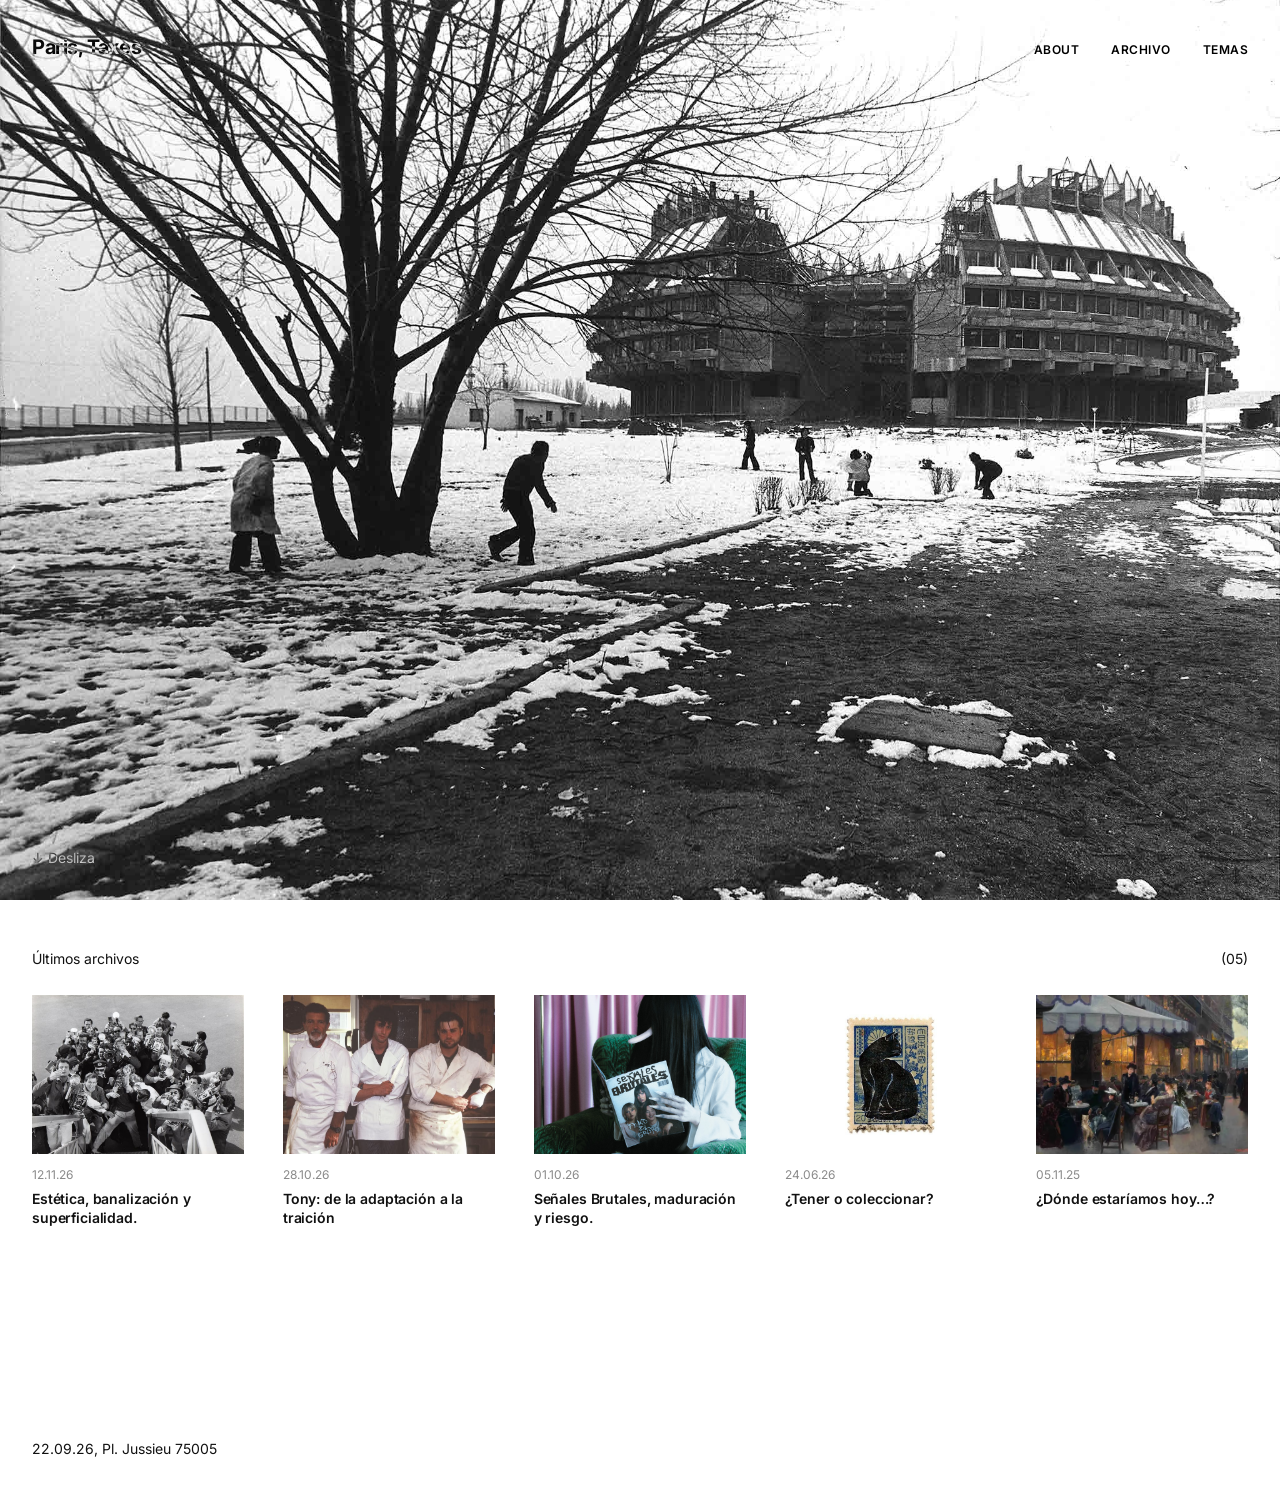
==== commit 8c8576c7: "eliminar" ====
--- a/index.html
+++ b/index.html
@@ -35,18 +35,12 @@
   <main>
     <div class="section-head meta reveal">
       <span>Últimos archivos</span>
-      <span>(06)</span>
+      <span>(05)</span>
     </div>
 	
 	<div class="grid">
 	
-	
-	<a class="cell reveal" href="artics/estrenos/index.html">
-        <div class="cell-meta meta"><span>(06)</span><span>Cine</span></div>
-        <figure><img src="artics/estrenos/post.jpg" alt="" loading="lazy" style="view-transition-name: img-LDV-1960"></figure>
-        <h2><span>Preestrenos: You Can See Everything</span></h2>
-        <div class="meta muted">16.11.26</div>
-      </a>
+
 	
 	<a class="cell reveal" href="artics/estetica/index.html">
         <div class="cell-meta meta"><span>(05)</span><span>Cine</span></div>
